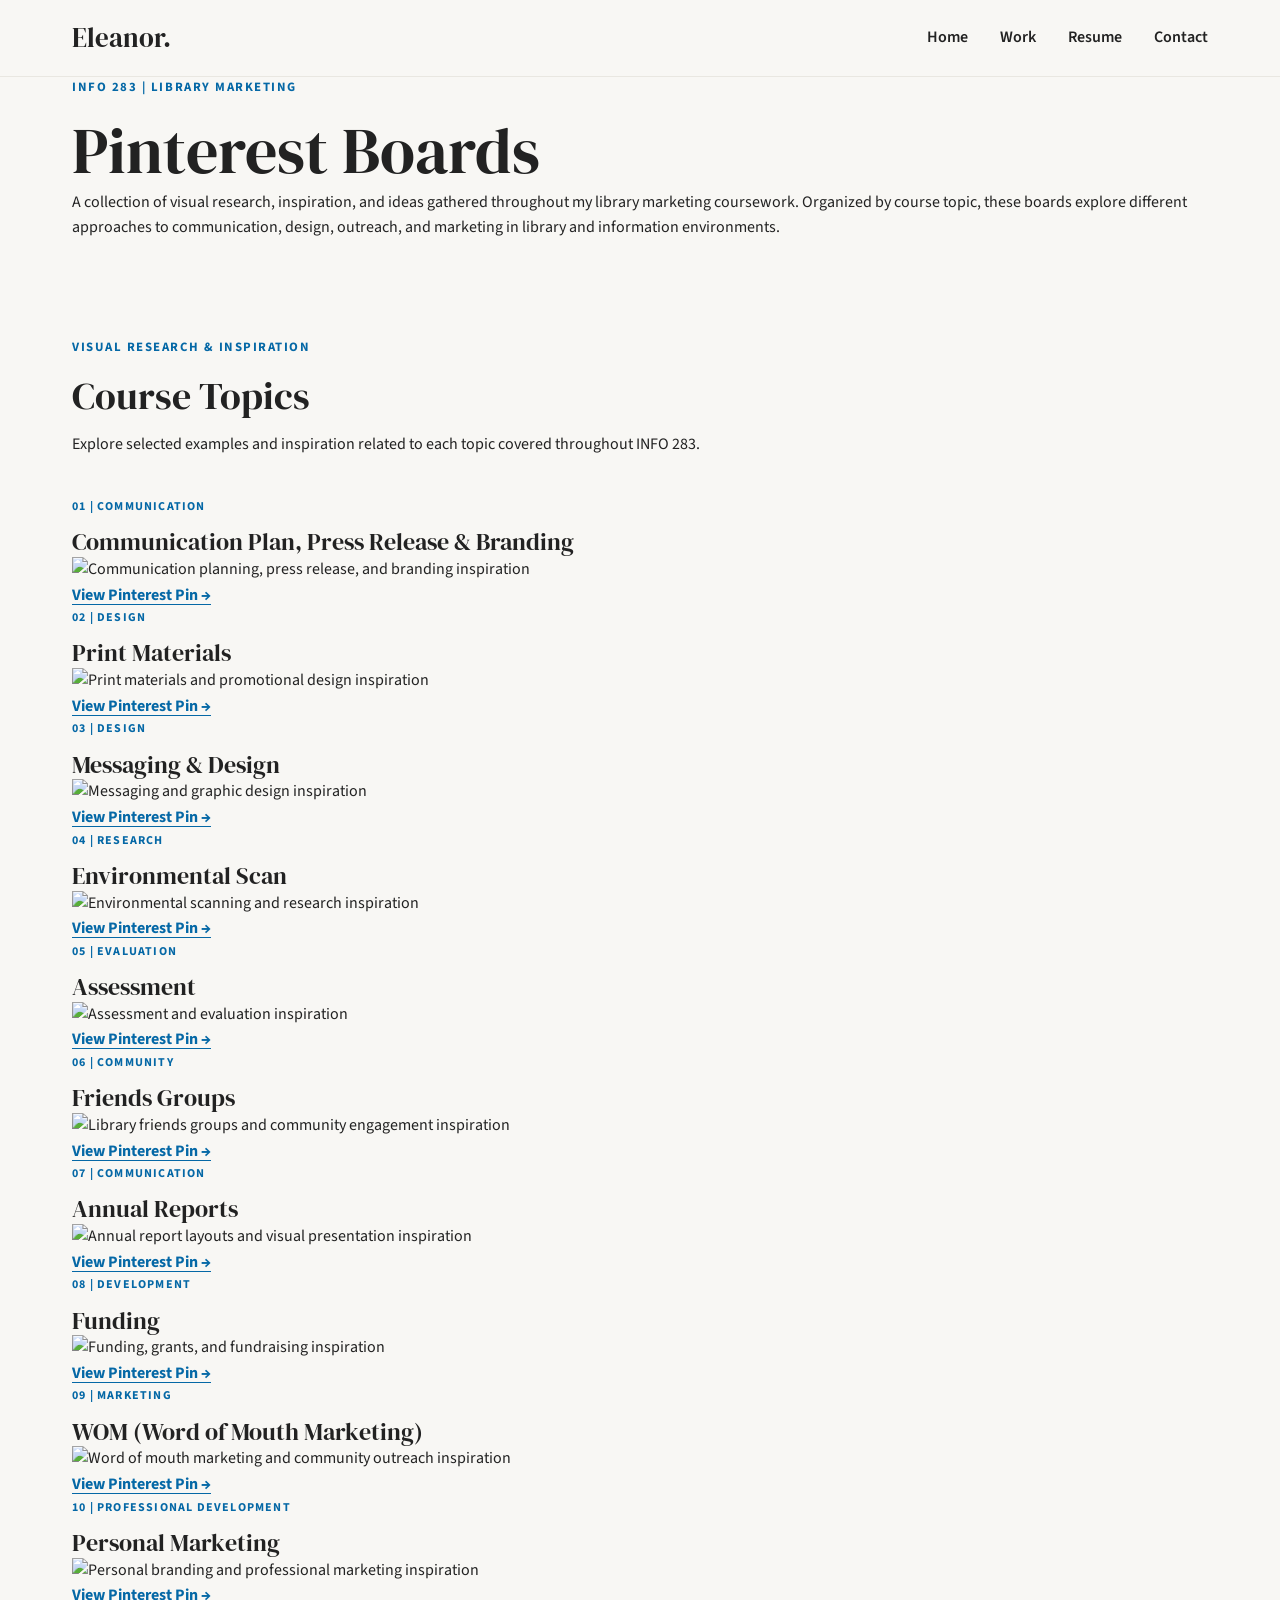
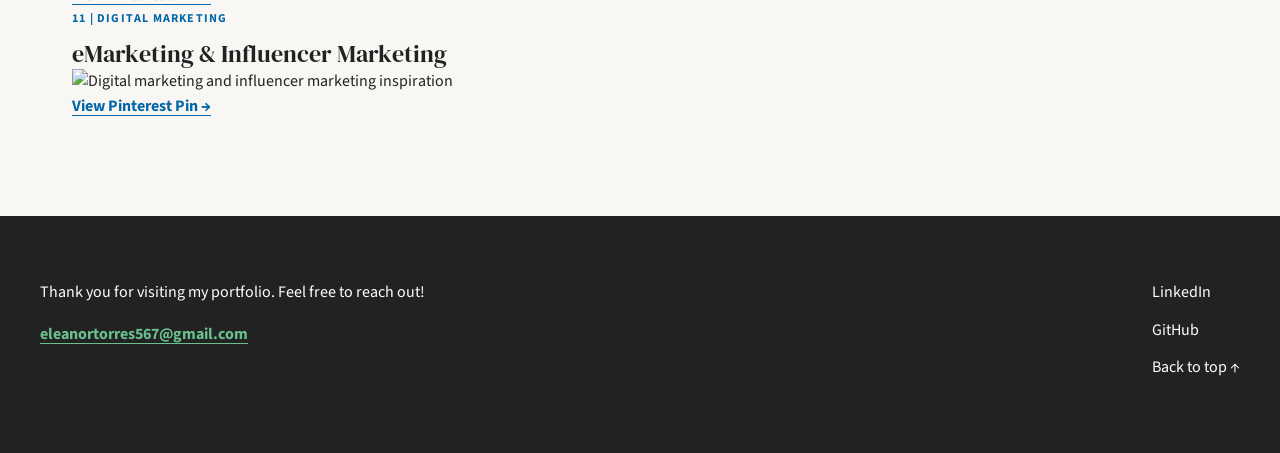
==== pinterest.html @ a81b8b6c "Create pinterest.html" ====
<!doctype html>
<html lang="en">
<head>
  <meta charset="UTF-8" />
  <meta name="viewport" content="width=device-width, initial-scale=1.0" />

  <meta name="description" content="Pinterest inspiration and visual research from INFO 283 Library Marketing." />

  <title>Pinterest Boards | Eleanor</title>

  <link rel="stylesheet" href="index.css" />

  <link rel="preconnect" href="https://fonts.googleapis.com" />
  <link rel="preconnect" href="https://fonts.gstatic.com" crossorigin />

  <link
    href="https://fonts.googleapis.com/css2?family=DM+Serif+Display&family=Source+Sans+3:wght@400;500;600;700&display=swap"
    rel="stylesheet"
  />
</head>

<body>

  <!-- Navigation -->
  <header class="site-header">
    <nav class="navbar" aria-label="Main navigation">
      <a class="site-name" href="index.html">Eleanor.</a>

      <ul class="nav-links">
        <li><a href="index.html">Home</a></li>
        <li><a href="work.html">Work</a></li>
        <li><a href="resume.html">Resume</a></li>
        <li><a href="contact.html">Contact</a></li>
      </ul>
    </nav>
  </header>

  <main>

    <!-- Page Introduction -->
    <section class="pinterest-hero">

      <p class="eyebrow">INFO 283 | LIBRARY MARKETING</p>

      <h1>Pinterest Boards</h1>

      <p class="pinterest-description">
        A collection of visual research, inspiration, and ideas
        gathered throughout my library marketing coursework.
        Organized by course topic, these boards explore different
        approaches to communication, design, outreach, and
        marketing in library and information environments.
      </p>

    </section>

    <section class="pinterest-section">

      <div class="section-heading">
        <p class="eyebrow">VISUAL RESEARCH & INSPIRATION</p>
        <h2>Course Topics</h2>
        <p>
          Explore selected examples and inspiration related to
          each topic covered throughout INFO 283.
        </p>
      </div>


      <div class="pinterest-grid">

        <!-- 01 -->
        <article class="pinterest-card">
          <p class="project-category">01 | COMMUNICATION</p>
          <h3>Communication Plan, Press Release & Branding</h3>
          <a href="YOUR-PIN-LINK-01" target="_blank" rel="noopener noreferrer">
            <img src="images/communication.jpg"
                 alt="Communication planning, press release, and branding inspiration">
            <span class="text-link">View Pinterest Pin &rarr;</span>
          </a>
        </article>


        <!-- 02 -->
        <article class="pinterest-card">
          <p class="project-category">02 | DESIGN</p>
          <h3>Print Materials</h3>
          <a href="YOUR-PIN-LINK-02" target="_blank" rel="noopener noreferrer">
            <img src="images/print-materials.jpg"
                 alt="Print materials and promotional design inspiration">
            <span class="text-link">View Pinterest Pin &rarr;</span>
          </a>
        </article>


        <!-- 03 -->
        <article class="pinterest-card">
          <p class="project-category">03 | DESIGN</p>
          <h3>Messaging & Design</h3>
          <a href="YOUR-PIN-LINK-03" target="_blank" rel="noopener noreferrer">
            <img src="images/messaging-design.jpg"
                 alt="Messaging and graphic design inspiration">
            <span class="text-link">View Pinterest Pin &rarr;</span>
          </a>
        </article>


        <!-- 04 -->
        <article class="pinterest-card">
          <p class="project-category">04 | RESEARCH</p>
          <h3>Environmental Scan</h3>
          <a href="YOUR-PIN-LINK-04" target="_blank" rel="noopener noreferrer">
            <img src="images/environmental-scan.jpg"
                 alt="Environmental scanning and research inspiration">
            <span class="text-link">View Pinterest Pin &rarr;</span>
          </a>
        </article>


        <!-- 05 -->
        <article class="pinterest-card">
          <p class="project-category">05 | EVALUATION</p>
          <h3>Assessment</h3>
          <a href="YOUR-PIN-LINK-05" target="_blank" rel="noopener noreferrer">
            <img src="images/assessment.jpg"
                 alt="Assessment and evaluation inspiration">
            <span class="text-link">View Pinterest Pin &rarr;</span>
          </a>
        </article>


        <!-- 06 -->
        <article class="pinterest-card">
          <p class="project-category">06 | COMMUNITY</p>
          <h3>Friends Groups</h3>
          <a href="YOUR-PIN-LINK-06" target="_blank" rel="noopener noreferrer">
            <img src="images/friends-groups.jpg"
                 alt="Library friends groups and community engagement inspiration">
            <span class="text-link">View Pinterest Pin &rarr;</span>
          </a>
        </article>


        <!-- 07 -->
        <article class="pinterest-card">
          <p class="project-category">07 | COMMUNICATION</p>
          <h3>Annual Reports</h3>
          <a href="YOUR-PIN-LINK-07" target="_blank" rel="noopener noreferrer">
            <img src="images/annual-reports.jpg"
                 alt="Annual report layouts and visual presentation inspiration">
            <span class="text-link">View Pinterest Pin &rarr;</span>
          </a>
        </article>


        <!-- 08 -->
        <article class="pinterest-card">
          <p class="project-category">08 | DEVELOPMENT</p>
          <h3>Funding</h3>
          <a href="YOUR-PIN-LINK-08" target="_blank" rel="noopener noreferrer">
            <img src="images/funding.jpg"
                 alt="Funding, grants, and fundraising inspiration">
            <span class="text-link">View Pinterest Pin &rarr;</span>
          </a>
        </article>


        <!-- 09 -->
        <article class="pinterest-card">
          <p class="project-category">09 | MARKETING</p>
          <h3>WOM (Word of Mouth Marketing)</h3>
          <a href="YOUR-PIN-LINK-09" target="_blank" rel="noopener noreferrer">
            <img src="images/word-of-mouth.jpg"
                 alt="Word of mouth marketing and community outreach inspiration">
            <span class="text-link">View Pinterest Pin &rarr;</span>
          </a>
        </article>


        <!-- 10 -->
        <article class="pinterest-card">
          <p class="project-category">10 | PROFESSIONAL DEVELOPMENT</p>
          <h3>Personal Marketing</h3>
          <a href="YOUR-PIN-LINK-10" target="_blank" rel="noopener noreferrer">
            <img src="images/personal-marketing.jpg"
                 alt="Personal branding and professional marketing inspiration">
            <span class="text-link">View Pinterest Pin &rarr;</span>
          </a>
        </article>


        <!-- 11 -->
        <article class="pinterest-card">
          <p class="project-category">11 | DIGITAL MARKETING</p>
          <h3>eMarketing & Influencer Marketing</h3>
          <a href="YOUR-PIN-LINK-11" target="_blank" rel="noopener noreferrer">
            <img src="images/emarketing.jpg"
                 alt="Digital marketing and influencer marketing inspiration">
            <span class="text-link">View Pinterest Pin &rarr;</span>
          </a>
        </article>

      </div>
    </section>

  </main>

  <footer id="contact">
    <div class="footer-content">
      <div>
        <p>Thank you for visiting my portfolio. Feel free to reach out!</p>

        <a href="mailto:[YOUR-EMAIL]" class="text-link">
          eleanortorres567@gmail.com
        </a>
      </div>

      <div class="footer-links">
        <a href="https://www.linkedin.com/in/eleanor-torres-707859232/">
          LinkedIn
        </a>

        <a href="https://github.com/eleanor404"
           target="_blank"
           rel="noopener noreferrer">
          GitHub
        </a>

        <a href="#top">Back to top &uarr;</a>
      </div>
    </div>
  </footer>

</body>
</html>
---- index.css ----
:root {
    --background: #F8F7F4;
    --text: #222222;
    --blue: #0568A6;
    --green: #69BF8E;
    --coral: #F24C3D;
    --white: #FFFFFF;
    --light-gray: #E9E7E1;

    --heading-font: 'DM Serif Display', serif;
    --body-font: 'Source Sans 3', sans-serif;
}

* {
    box-sizing: border-box;
    margin: 0;
    padding: 0;
}

html {
    scroll-behavior: smooth;
    scroll-padding-top: 90px;
}

body {
    background: var(--background);
    color: var(--text);
    font-family: var(--body-font);
    line-height: 1.6;
}

img {
    display: block;
    width: 100%;
    height: auto;
}

a {
    color: inherit;
    text-decoration: none;
}

h1, h2, h3 {
    font-family: var(--heading-font);
    font-weight: 400;
    line-height: 1.2;
}

h1 {
    font-size: clamp(2.5rem, 5vw, 4.5rem);
}

h2 {
    font-size: clamp(2rem, 3vw, 3rem);
}

h3 {
    font-size: 1.5rem;
}

p {
    margin-bottom: 1rem;
}


/* nav */

.site-header {
    position: sticky;
    top: 0;
    z-index: 100;
    background: var(--background);
    border-bottom: 1px solid var(--light-gray);
}

.navbar {
    max-width: 1200px;
    margin: 0 auto;
    padding: 1rem 2rem;

    display: flex;
    justify-content: space-between;
    align-items: center;
}

.site-name {
    font-family: var(--heading-font);
    font-size: 1.7rem;
}

.nav-links {
    display: flex;
    align-items: center;
    gap: 2rem;
    list-style: none;
}

.nav-links a {
    font-weight: 600;
    transition: color 0.2s ease;
}

.nav-links a:hover {
    color: var(--blue);
}


/* main grid */

main {
    max-width: 1200px;
    margin: 0 auto;
    padding: 0 2rem;
}

section {
    margin-bottom: 6rem;
}


/* intro */

.hero {
    display: grid;
    grid-template-columns: repeat(3, 1fr);
    gap: 3rem;
    align-items: center;

    padding: 5rem 0 3rem;
}

.hero-image {
    grid-column: span 1;
}

.hero-image img {
    width: 100%;
    aspect-ratio: 4 / 5;
    object-fit: cover;
    border-radius: 4px;
    background: var(--light-gray);
}

.hero-content {
    grid-column: span 2;
}

.hero-description {
    font-size: 1.25rem;
    margin-top: 1.5rem;
}

.eyebrow {
    color: var(--blue);
    font-size: 0.8rem;
    font-weight: 700;
    letter-spacing: 0.12em;
    margin-bottom: 1rem;
}


/* professional sum */

.summary {
    grid-column: 1 / -1;
    padding: 3.5rem;
    background: var(--green);
    border-radius: 4px;
}

.summary h2 {
    max-width: 700px;
    margin-bottom: 1.5rem;
}

.summary p {
    max-width: 750px;
}


/* elevator speech */

.elevator-speech {
    display: grid;
    grid-template-columns: 1fr 1fr;
    gap: 3rem;
    align-items: center;

    padding: 2rem 0;
}

.audio-player {
    padding: 2rem;
    background: var(--white);
    border: 1px solid var(--light-gray);
    border-radius: 4px;
}

.audio-player audio {
    width: 100%;
}

.small-text {
    color: #555555;
    font-size: 0.85rem;
    margin: 0.75rem 0 0;
}


/* best work */

.section-heading {
    margin-bottom: 2.5rem;
}

.section-heading h2 {
    margin-bottom: 0.75rem;
}

.project-grid {
    display: grid;
    grid-template-columns: repeat(3, 1fr);
    gap: 1.5rem;
}

.project-card {
    background: var(--white);
    border: 1px solid var(--light-gray);
    border-radius: 4px;
    overflow: hidden;

    transition: transform 0.2s ease,
                box-shadow 0.2s ease;
}

.project-card:hover {
    transform: translateY(-4px);
    box-shadow: 0 8px 20px rgba(0, 0, 0, 0.07);
}

.project-card img {
    width: 100%;
    aspect-ratio: 4 / 3;
    object-fit: cover;
    background: var(--light-gray);
}

.project-content {
    padding: 1.5rem;
}

.project-category {
    color: var(--blue);
    font-size: 0.75rem;
    font-weight: 700;
    letter-spacing: 0.1em;
    margin-bottom: 0.75rem;
}

.project-content h3 {
    margin-bottom: 0.75rem;
}

.text-link {
    display: inline-block;
    color: var(--blue);
    font-weight: 700;
    text-decoration: underline;
    text-underline-offset: 4px;
}

.text-link:hover {
    color: #034B79;
}

.additional-work {
    margin-top: 2rem;
}


/* maybe use */

.coursework {
    padding: 3rem 0;
}

.coursework-grid {
    display: grid;
    grid-template-columns: repeat(2, 1fr);
    gap: 1.5rem;
}

.course-item {
    padding: 2rem;
    background: var(--white);
    border: 1px solid var(--light-gray);
    border-radius: 4px;
}

.course-item h3 {
    margin-bottom: 0.75rem;
}

.upcoming {
    border: 1px dashed #999999;
    background: transparent;
}


/* resume */

.resume-section {
    padding: 3.5rem;
    background: var(--white);
    border: 1px solid var(--light-gray);
    border-radius: 4px;
}

.resume-section h2 {
    margin-bottom: 1rem;
}

.document-links {
    margin-top: 2rem;
    border-top: 1px solid var(--light-gray);
}

.document-link {
    display: flex;
    justify-content: space-between;
    align-items: center;

    padding: 1.25rem 0;
    border-bottom: 1px solid var(--light-gray);

    font-weight: 600;
    transition: color 0.2s ease;
}

.document-link:hover {
    color: var(--blue);
}


/* footer */

footer {
    background: var(--text);
    color: var(--white);
    padding: 4rem 2rem 1.5rem;
}

.footer-content {
    max-width: 1200px;
    margin: 0 auto 3rem;

    display: flex;
    justify-content: space-between;
    gap: 2rem;
}

.footer-content h2 {
    margin-bottom: 1rem;
}

.footer-links {
    display: flex;
    flex-direction: column;
    gap: 0.75rem;
}

.footer-links a:hover {
    color: var(--green);
}

footer .text-link {
    color: var(--green);
}

.copyright {
    max-width: 1200px;
    margin: 0 auto;
    padding-top: 1.5rem;
    border-top: 1px solid #555555;

    color: #CCCCCC;
    font-size: 0.85rem;
}

.copyright p {
    margin: 0;
}


/* media query */

@media (max-width: 768px) {

    .hero {
        gap: 2rem;
    }

    .project-grid {
        grid-template-columns: repeat(2, 1fr);
    }

    .elevator-speech {
        grid-template-columns: 1fr;
    }

}

@media (max-width: 550px) {

    .navbar {
        flex-direction: column;
        gap: 0.75rem;
        padding: 1rem;
    }

    .nav-links {
        gap: 1.2rem;
        font-size: 0.9rem;
    }

    main {
        padding: 0 1.25rem;
    }

    section {
        margin-bottom: 4rem;
    }

    .hero {
        grid-template-columns: 1fr;
        padding-top: 2.5rem;
        gap: 1.5rem;
    }

    .hero-image {
        max-width: 280px;
    }

    .hero-content {
        grid-column: 1;
    }

    .summary {
        padding: 2rem;
    }

    .project-grid,
    .coursework-grid {
        grid-template-columns: 1fr;
    }

    .resume-section {
        padding: 2rem;
    }

    .footer-content {
        flex-direction: column;
    }

}


/* accessability */

a:focus-visible,
audio:focus-visible {
    outline: 3px solid var(--blue);
    outline-offset: 4px;
}

@media (prefers-reduced-motion: reduce) {

    html {
        scroll-behavior: auto;
    }

    *,
    *::before,
    *::after {
        transition-duration: 0.01ms !important;
    }

}


/* resume page */

.resume-content {
    display: flex;
    flex-direction: column;
    gap: 3rem;

    max-width: 850px;
    margin: 0 auto;
}

.resume-block {
    width: 100%;
}

.resume-block h2 {
    font-size: 1.8rem;
    margin-bottom: 1.5rem;
    padding-bottom: 0.75rem;
    border-bottom: 2px solid var(--green);
}

.resume-entry {
    margin-bottom: 2rem;
}

.resume-entry:last-child {
    margin-bottom: 0;
}

.resume-entry h3 {
    font-size: 1.25rem;
    margin-bottom: 0.25rem;
}

.resume-meta {
    color: #666666;
    font-size: 0.9rem;
    margin-bottom: 0.5rem;
}

.resume-entry p {
    margin-bottom: 0.5rem;
}

.resume-entry ul {
    padding-left: 1.25rem;
    margin-top: 0.75rem;
}

.resume-entry li {
    margin-bottom: 0.5rem;
    padding-left: 0.25rem;
}

/* Skills */

.resume-block p {
    margin-bottom: 1rem;
}

/* Cover Letter */

.cover-letter-link {
    max-width: 850px;
    margin: 5rem auto;
    padding: 3rem;

    background: var(--green);
    border-radius: 4px;
}

.cover-letter-link h2 {
    margin-bottom: 1rem;
}

/* media query for resume */

@media (max-width: 550px) {
    .resume-page {
        padding: 0 1.25rem;
    }

    .resume-content {
        gap: 2.5rem;
    }

    .cover-letter-link {
        padding: 2rem;
        margin: 3rem auto;
    }
}
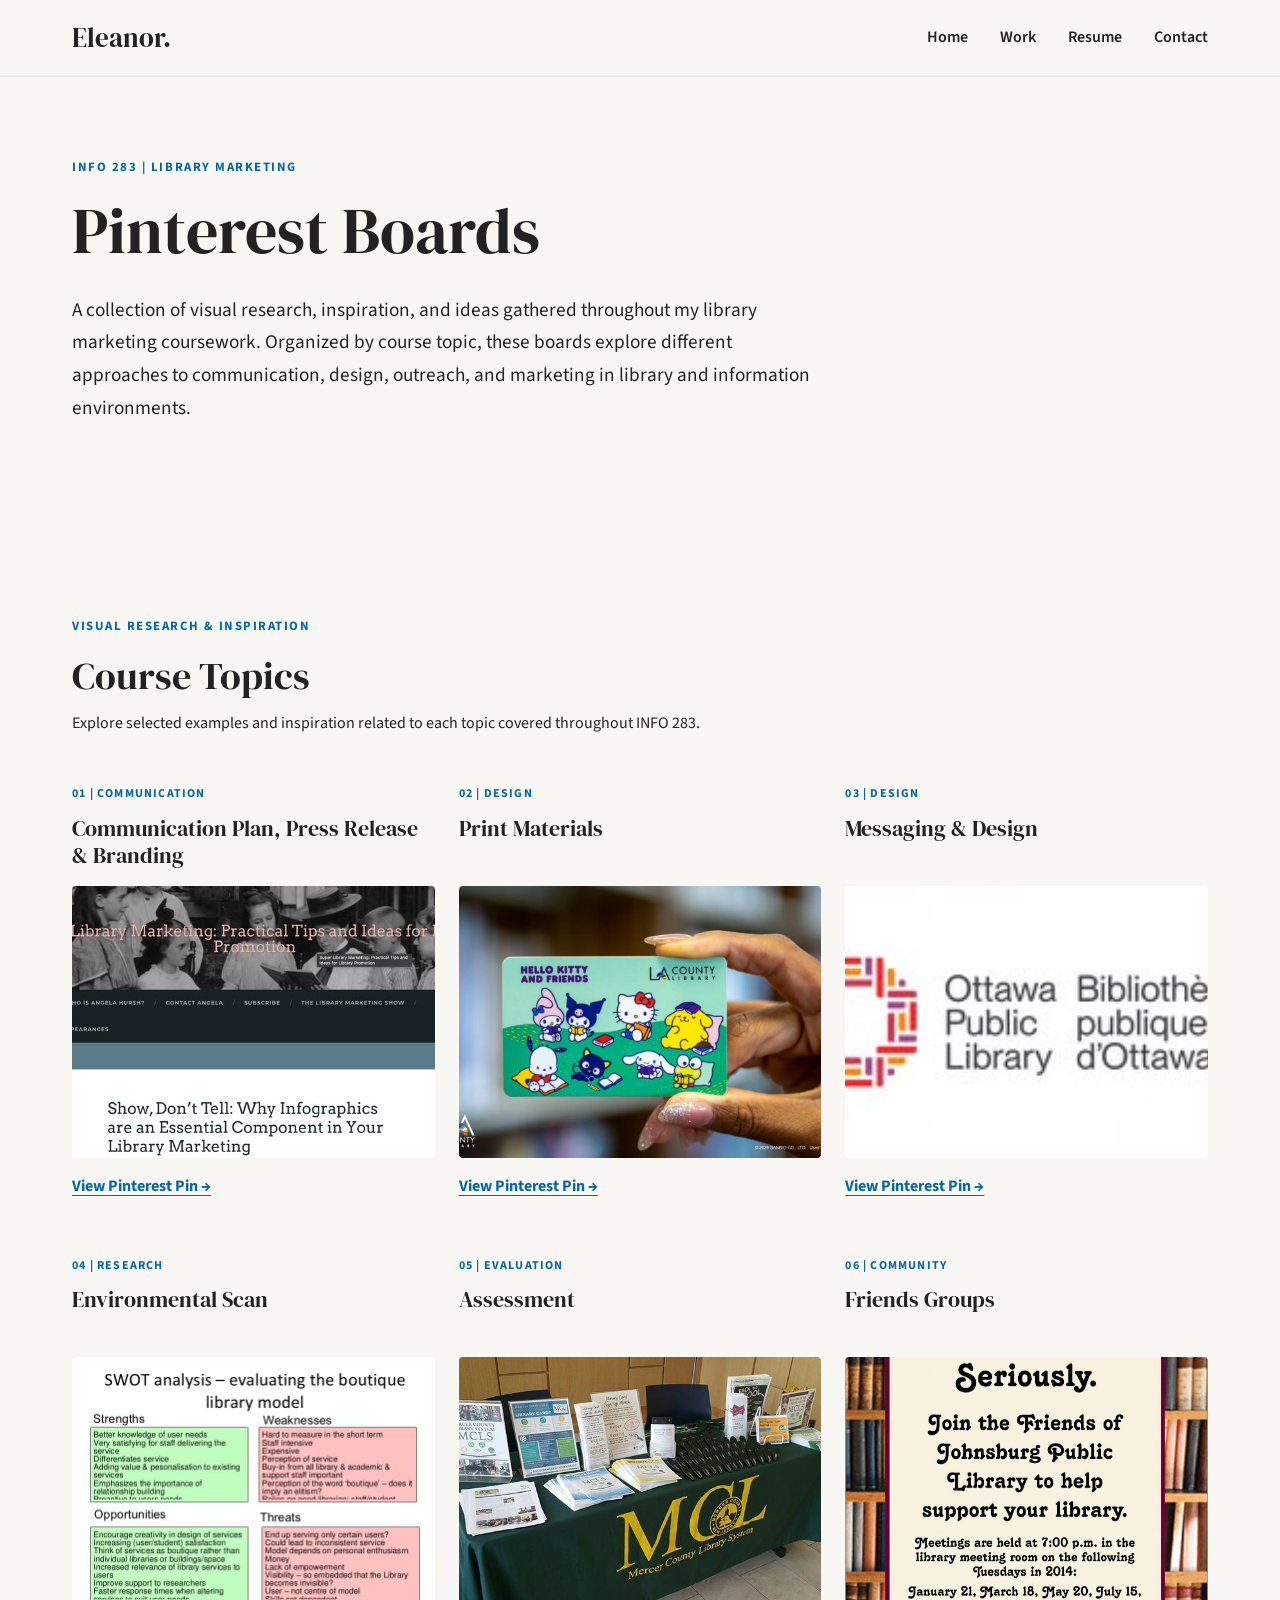
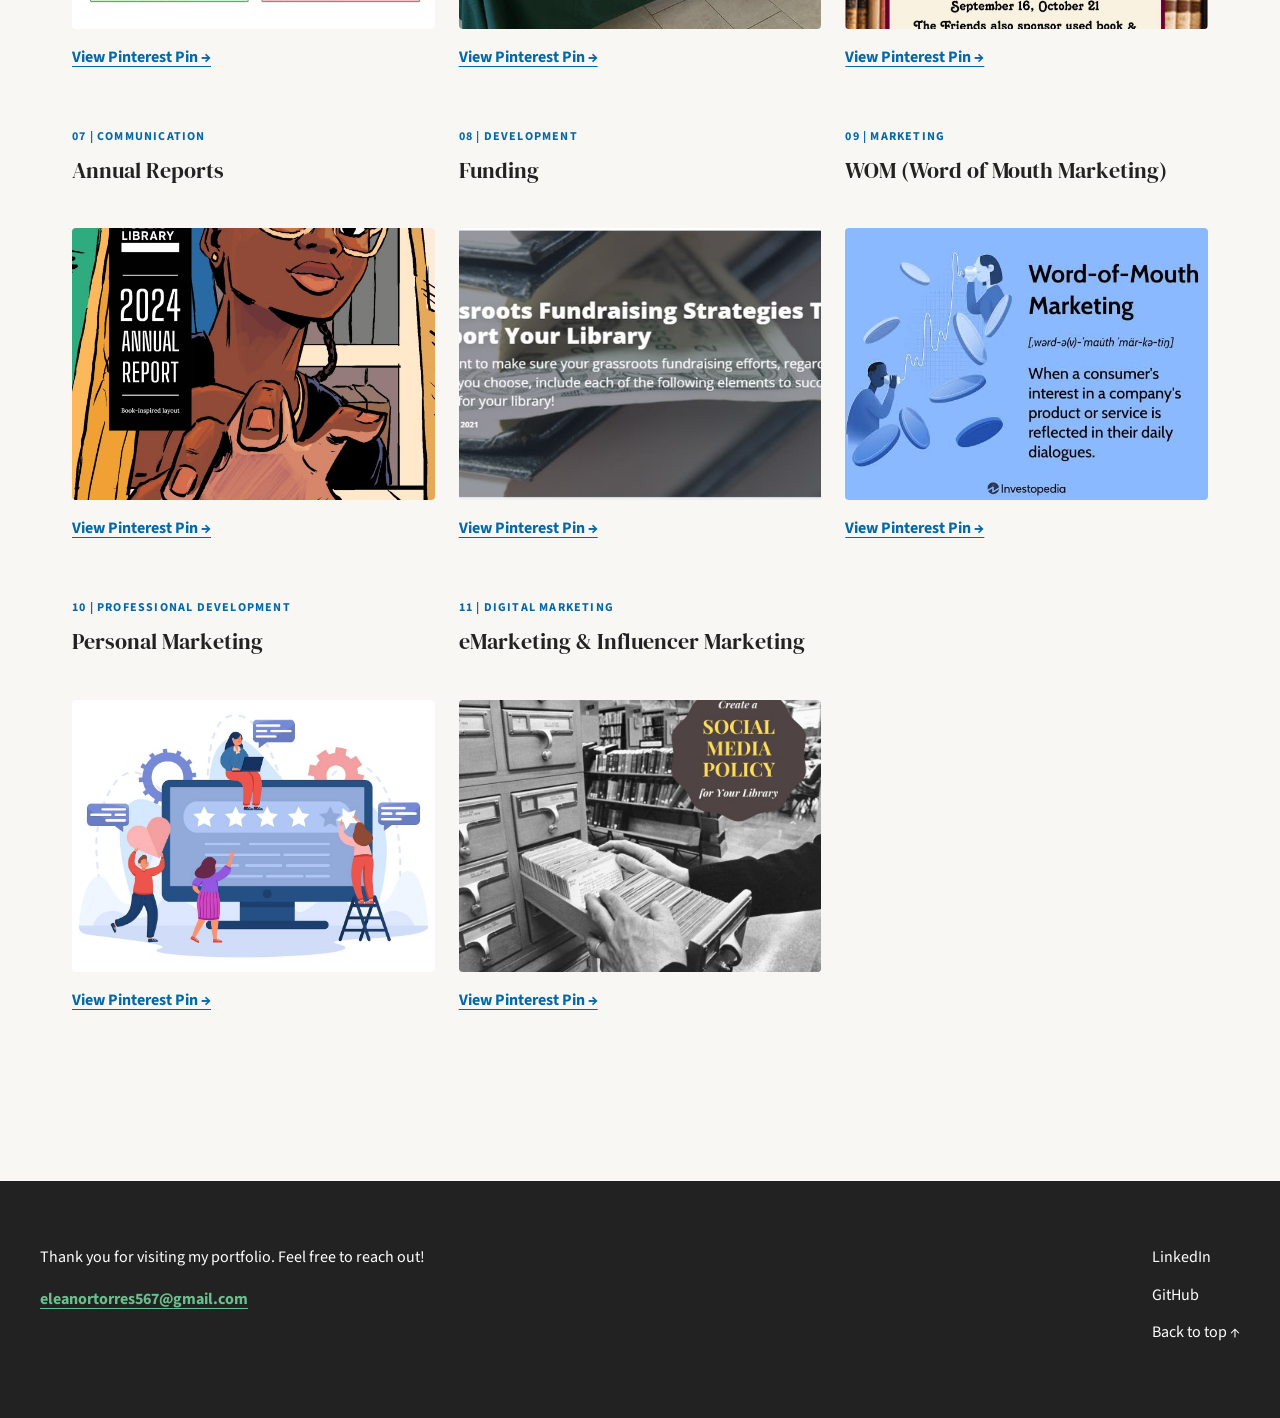
==== commit c4a802f3: "Update pinterest.html" ====
--- a/pinterest.html
+++ b/pinterest.html
@@ -72,8 +72,8 @@
         <article class="pinterest-card">
           <p class="project-category">01 | COMMUNICATION</p>
           <h3>Communication Plan, Press Release & Branding</h3>
-          <a href="YOUR-PIN-LINK-01" target="_blank" rel="noopener noreferrer">
-            <img src="images/communication.jpg"
+          <a href="https://www.pinterest.com/pin/735212707965798014/" target="_blank" rel="noopener noreferrer">
+            <img src="images/press.jpg"
                  alt="Communication planning, press release, and branding inspiration">
             <span class="text-link">View Pinterest Pin &rarr;</span>
           </a>
@@ -84,7 +84,7 @@
         <article class="pinterest-card">
           <p class="project-category">02 | DESIGN</p>
           <h3>Print Materials</h3>
-          <a href="YOUR-PIN-LINK-02" target="_blank" rel="noopener noreferrer">
+          <a href="https://www.pinterest.com/pin/735212707965132738/" target="_blank" rel="noopener noreferrer">
             <img src="images/print-materials.jpg"
                  alt="Print materials and promotional design inspiration">
             <span class="text-link">View Pinterest Pin &rarr;</span>
@@ -96,7 +96,7 @@
         <article class="pinterest-card">
           <p class="project-category">03 | DESIGN</p>
           <h3>Messaging & Design</h3>
-          <a href="YOUR-PIN-LINK-03" target="_blank" rel="noopener noreferrer">
+          <a href="https://www.pinterest.com/pin/735212707965034318/" target="_blank" rel="noopener noreferrer">
             <img src="images/messaging-design.jpg"
                  alt="Messaging and graphic design inspiration">
             <span class="text-link">View Pinterest Pin &rarr;</span>
@@ -108,8 +108,8 @@
         <article class="pinterest-card">
           <p class="project-category">04 | RESEARCH</p>
           <h3>Environmental Scan</h3>
-          <a href="YOUR-PIN-LINK-04" target="_blank" rel="noopener noreferrer">
-            <img src="images/environmental-scan.jpg"
+          <a href="https://www.pinterest.com/pin/735212707964474080/" target="_blank" rel="noopener noreferrer">
+            <img src="images/en-scan.jpg"
                  alt="Environmental scanning and research inspiration">
             <span class="text-link">View Pinterest Pin &rarr;</span>
           </a>
@@ -120,7 +120,7 @@
         <article class="pinterest-card">
           <p class="project-category">05 | EVALUATION</p>
           <h3>Assessment</h3>
-          <a href="YOUR-PIN-LINK-05" target="_blank" rel="noopener noreferrer">
+          <a href="https://www.pinterest.com/pin/735212707965317004/" target="_blank" rel="noopener noreferrer">
             <img src="images/assessment.jpg"
                  alt="Assessment and evaluation inspiration">
             <span class="text-link">View Pinterest Pin &rarr;</span>
@@ -132,8 +132,8 @@
         <article class="pinterest-card">
           <p class="project-category">06 | COMMUNITY</p>
           <h3>Friends Groups</h3>
-          <a href="YOUR-PIN-LINK-06" target="_blank" rel="noopener noreferrer">
-            <img src="images/friends-groups.jpg"
+          <a href="https://www.pinterest.com/pin/735212707964270058/" target="_blank" rel="noopener noreferrer">
+            <img src="images/friends.jpg"
                  alt="Library friends groups and community engagement inspiration">
             <span class="text-link">View Pinterest Pin &rarr;</span>
           </a>
@@ -144,7 +144,7 @@
         <article class="pinterest-card">
           <p class="project-category">07 | COMMUNICATION</p>
           <h3>Annual Reports</h3>
-          <a href="YOUR-PIN-LINK-07" target="_blank" rel="noopener noreferrer">
+          <a href="https://www.pinterest.com/pin/735212707965740564/" target="_blank" rel="noopener noreferrer">
             <img src="images/annual-reports.jpg"
                  alt="Annual report layouts and visual presentation inspiration">
             <span class="text-link">View Pinterest Pin &rarr;</span>
@@ -156,7 +156,7 @@
         <article class="pinterest-card">
           <p class="project-category">08 | DEVELOPMENT</p>
           <h3>Funding</h3>
-          <a href="YOUR-PIN-LINK-08" target="_blank" rel="noopener noreferrer">
+          <a href="https://www.pinterest.com/pin/735212707965638004/" target="_blank" rel="noopener noreferrer">
             <img src="images/funding.jpg"
                  alt="Funding, grants, and fundraising inspiration">
             <span class="text-link">View Pinterest Pin &rarr;</span>
@@ -168,8 +168,8 @@
         <article class="pinterest-card">
           <p class="project-category">09 | MARKETING</p>
           <h3>WOM (Word of Mouth Marketing)</h3>
-          <a href="YOUR-PIN-LINK-09" target="_blank" rel="noopener noreferrer">
-            <img src="images/word-of-mouth.jpg"
+          <a href="https://www.pinterest.com/pin/735212707965625677/" target="_blank" rel="noopener noreferrer">
+            <img src="images/wom.jpg"
                  alt="Word of mouth marketing and community outreach inspiration">
             <span class="text-link">View Pinterest Pin &rarr;</span>
           </a>
@@ -180,7 +180,7 @@
         <article class="pinterest-card">
           <p class="project-category">10 | PROFESSIONAL DEVELOPMENT</p>
           <h3>Personal Marketing</h3>
-          <a href="YOUR-PIN-LINK-10" target="_blank" rel="noopener noreferrer">
+          <a href="https://www.pinterest.com/pin/735212707965185921/" target="_blank" rel="noopener noreferrer">
             <img src="images/personal-marketing.jpg"
                  alt="Personal branding and professional marketing inspiration">
             <span class="text-link">View Pinterest Pin &rarr;</span>
@@ -192,8 +192,8 @@
         <article class="pinterest-card">
           <p class="project-category">11 | DIGITAL MARKETING</p>
           <h3>eMarketing & Influencer Marketing</h3>
-          <a href="YOUR-PIN-LINK-11" target="_blank" rel="noopener noreferrer">
-            <img src="images/emarketing.jpg"
+          <a href="https://www.pinterest.com/pin/735212707964269856/" target="_blank" rel="noopener noreferrer">
+            <img src="images/social-media.jpg"
                  alt="Digital marketing and influencer marketing inspiration">
             <span class="text-link">View Pinterest Pin &rarr;</span>
           </a>
--- a/index.css
+++ b/index.css
@@ -581,3 +581,141 @@
         margin: 3rem auto;
     }
 }
+
+/* pinterest */
+
+.pinterest-hero {
+    padding: 5rem 0 3rem;
+    max-width: 850px;
+}
+
+.pinterest-hero h1 {
+    margin-bottom: 1.5rem;
+}
+
+.pinterest-description {
+    max-width: 750px;
+    font-size: 1.2rem;
+    line-height: 1.7;
+}
+
+
+/* Pinterest section */
+
+.pinterest-section {
+    padding: 2rem 0 4rem;
+}
+
+.pinterest-section .section-heading {
+    margin-bottom: 3rem;
+}
+
+
+/* Pinterest grid */
+
+.pinterest-grid {
+    display: grid;
+    grid-template-columns: repeat(3, 1fr);
+    gap: 3rem 1.5rem;
+}
+
+
+/* Pinterest items */
+
+.pinterest-card {
+    min-width: 0;
+}
+
+.pinterest-card h3 {
+    font-size: 1.4rem;
+    margin-bottom: 1rem;
+    min-height: 3.4rem;
+}
+
+.pinterest-card img {
+    width: 100%;
+    aspect-ratio: 4 / 3;
+    object-fit: cover;
+    border-radius: 4px;
+    background: var(--light-gray);
+    margin-bottom: 1rem;
+    transition: opacity 0.2s ease;
+}
+
+.pinterest-card a:hover img {
+    opacity: 0.85;
+}
+
+.pinterest-card .text-link {
+    margin-bottom: 0.5rem;
+}
+
+
+/* media query pin */
+
+@media (max-width: 768px) {
+
+    .pinterest-grid {
+        grid-template-columns: repeat(2, 1fr);
+        gap: 2.5rem 1.25rem;
+    }
+
+}
+
+@media (max-width: 550px) {
+
+    .pinterest-hero {
+        padding-top: 2.5rem;
+    }
+
+    .pinterest-grid {
+        grid-template-columns: 1fr;
+        gap: 2.5rem;
+    }
+
+    .pinterest-card h3 {
+        min-height: 0;
+    }
+
+}
+
+
+/* pinterest again */
+
+.pinterest-section .pinterest-grid {
+    display: grid !important;
+    grid-template-columns: repeat(3, minmax(0, 1fr)) !important;
+    width: 100%;
+    gap: 3rem 1.5rem;
+    align-items: start;
+}
+
+.pinterest-section .pinterest-card {
+    display: block;
+    width: 100%;
+    min-width: 0;
+    max-width: none;
+    margin: 0;
+}
+
+.pinterest-section .pinterest-card img {
+    display: block;
+    width: 100%;
+    aspect-ratio: 4 / 3;
+    object-fit: cover;
+}
+
+/* media query */
+@media (max-width: 768px) {
+    .pinterest-section .pinterest-grid {
+        grid-template-columns: repeat(2, minmax(0, 1fr)) !important;
+    }
+}
+
+
+@media (max-width: 550px) {
+    .pinterest-section .pinterest-grid {
+        grid-template-columns: 1fr !important;
+    }
+}
+
